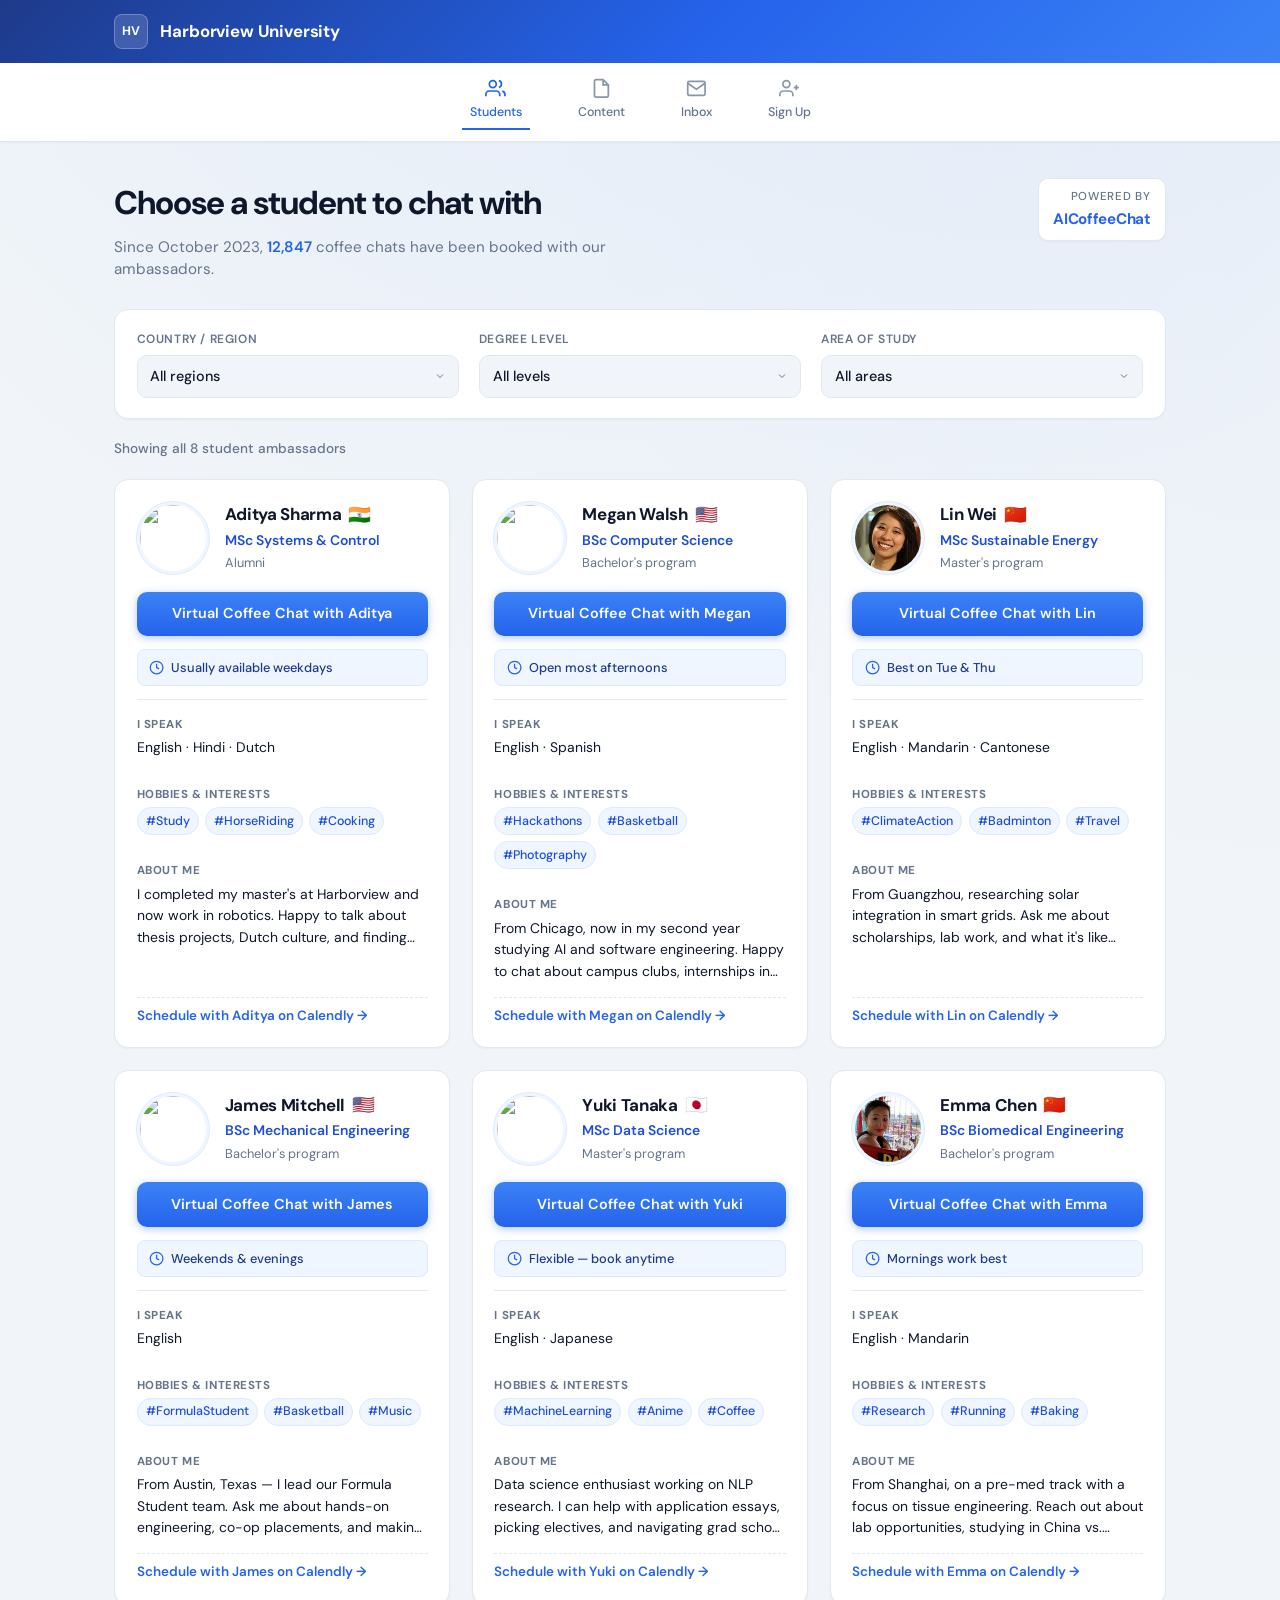
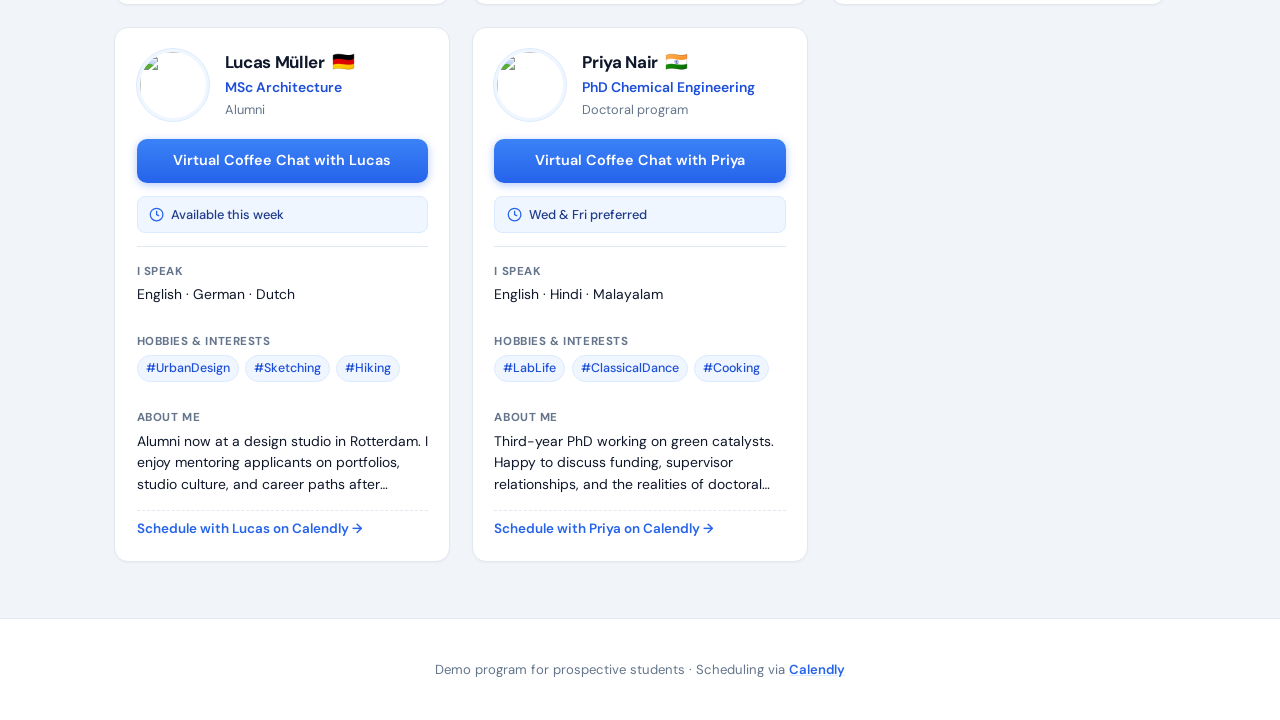
==== index.html @ 3f3cb962 "Add student ambassador portal with content page - Student profile cards with Calendly coffee chat bo" ====
<!DOCTYPE html>
<html lang="en">
<head>
  <meta charset="UTF-8" />
  <meta name="viewport" content="width=device-width, initial-scale=1.0" />
  <title>Harborview University — Student Ambassadors</title>
  <link rel="preconnect" href="https://fonts.googleapis.com" />
  <link rel="preconnect" href="https://fonts.gstatic.com" crossorigin />
  <link href="https://fonts.googleapis.com/css2?family=DM+Sans:ital,opsz,wght@0,9..40,400;0,9..40,500;0,9..40,600;0,9..40,700;1,9..40,400&display=swap" rel="stylesheet" />
  <link href="https://assets.calendly.com/assets/external/widget.css" rel="stylesheet" />
  <link rel="stylesheet" href="styles.css" />
</head>
<body>
  <header class="site-header">
    <div class="header-inner">
      <div class="logo">
        <span class="logo-mark">HV</span>
        <span class="logo-text">Harborview University</span>
      </div>
    </div>
  </header>

  <nav class="main-nav">
    <a href="index.html" class="nav-item active">
      <svg viewBox="0 0 24 24" fill="none" stroke="currentColor" stroke-width="2"><path d="M17 21v-2a4 4 0 0 0-4-4H5a4 4 0 0 0-4 4v2"/><circle cx="9" cy="7" r="4"/><path d="M23 21v-2a4 4 0 0 0-3-3.87"/><path d="M16 3.13a4 4 0 0 1 0 7.75"/></svg>
      Students
    </a>
    <a href="content.html" class="nav-item">
      <svg viewBox="0 0 24 24" fill="none" stroke="currentColor" stroke-width="2"><path d="M14 2H6a2 2 0 0 0-2 2v16a2 2 0 0 0 2 2h12a2 2 0 0 0 2-2V8z"/><polyline points="14 2 14 8 20 8"/></svg>
      Content
    </a>
    <a href="#" class="nav-item">
      <svg viewBox="0 0 24 24" fill="none" stroke="currentColor" stroke-width="2"><path d="M4 4h16c1.1 0 2 .9 2 2v12c0 1.1-.9 2-2 2H4c-1.1 0-2-.9-2-2V6c0-1.1.9-2 2-2z"/><polyline points="22,6 12,13 2,6"/></svg>
      Inbox
    </a>
    <a href="#" class="nav-item">
      <svg viewBox="0 0 24 24" fill="none" stroke="currentColor" stroke-width="2"><path d="M16 21v-2a4 4 0 0 0-4-4H5a4 4 0 0 0-4 4v2"/><circle cx="8.5" cy="7" r="4"/><line x1="20" y1="8" x2="20" y2="14"/><line x1="23" y1="11" x2="17" y2="11"/></svg>
      Sign Up
    </a>
  </nav>

  <main class="container">
    <section class="page-header">
      <div class="page-header-text">
        <h1>Choose a student to chat with</h1>
        <p class="subtitle">Since October 2023, <strong id="stats-count">12,847</strong> coffee chats have been booked with our ambassadors.</p>
      </div>
      <div class="powered-by">
        <span class="powered-label">Powered by</span>
        <strong class="powered-brand">AICoffeeChat</strong>
      </div>
    </section>

    <section class="filters">
      <div class="filter-group">
        <label for="filter-country">Country / Region</label>
        <select id="filter-country">
          <option value="">All regions</option>
        </select>
      </div>
      <div class="filter-group">
        <label for="filter-degree">Degree Level</label>
        <select id="filter-degree">
          <option value="">All levels</option>
        </select>
      </div>
      <div class="filter-group">
        <label for="filter-study">Area of Study</label>
        <select id="filter-study">
          <option value="">All areas</option>
        </select>
      </div>
      <button type="button" class="clear-filters" id="clear-filters" hidden>Clear filters</button>
    </section>

    <p class="results-count" id="results-count"></p>

    <section class="student-grid" id="student-grid" aria-live="polite"></section>

    <div class="empty-state" id="empty-state" hidden>
      <p>No ambassadors match your filters. Try adjusting your selection.</p>
    </div>
  </main>

  <footer class="site-footer">
    <p>Demo program for prospective students · Scheduling via <a href="https://calendly.com/hansu" target="_blank" rel="noopener">Calendly</a></p>
  </footer>

  <script src="students.js"></script>
  <script src="shared.js"></script>
  <script src="https://assets.calendly.com/assets/external/widget.js" type="text/javascript" async></script>
  <script src="app.js"></script>
</body>
</html>
---- styles.css ----
:root {
  --brand: #2563eb;
  --brand-dark: #1d4ed8;
  --brand-darker: #1e3a8a;
  --brand-light: #eff6ff;
  --brand-muted: #dbeafe;
  --brand-subtle: #f0f7ff;
  --text: #0f172a;
  --text-muted: #64748b;
  --border: #e2e8f0;
  --border-strong: #cbd5e1;
  --surface: #ffffff;
  --bg: #f1f5f9;
  --shadow-sm: 0 1px 2px rgba(15, 23, 42, 0.04);
  --shadow: 0 1px 3px rgba(15, 23, 42, 0.06), 0 8px 24px rgba(15, 23, 42, 0.05);
  --shadow-hover: 0 4px 6px rgba(15, 23, 42, 0.04), 0 16px 32px rgba(37, 99, 235, 0.1);
  --radius: 14px;
  --radius-sm: 10px;
  --font: "DM Sans", system-ui, -apple-system, sans-serif;
}

*,
*::before,
*::after {
  box-sizing: border-box;
}

body {
  margin: 0;
  font-family: var(--font);
  color: var(--text);
  background: var(--bg);
  background-image:
    radial-gradient(ellipse 80% 50% at 50% -20%, rgba(37, 99, 235, 0.08), transparent),
    radial-gradient(ellipse 60% 40% at 100% 0%, rgba(37, 99, 235, 0.04), transparent);
  line-height: 1.5;
  -webkit-font-smoothing: antialiased;
}

a {
  color: var(--brand);
  text-decoration-color: var(--brand-muted);
  transition: color 0.15s;
}

a:hover {
  color: var(--brand-dark);
}

/* Header */
.site-header {
  background: linear-gradient(135deg, var(--brand-darker) 0%, var(--brand) 55%, #3b82f6 100%);
  color: #fff;
  box-shadow: 0 2px 12px rgba(30, 58, 138, 0.25);
}

.header-inner {
  max-width: 1100px;
  margin: 0 auto;
  padding: 0.9rem 1.5rem;
  display: flex;
  align-items: center;
  justify-content: space-between;
}

.logo {
  display: flex;
  align-items: center;
  gap: 0.75rem;
  font-weight: 700;
  font-size: 1.05rem;
  letter-spacing: -0.01em;
}

.logo-mark {
  display: inline-flex;
  align-items: center;
  justify-content: center;
  width: 2.15rem;
  height: 2.15rem;
  background: rgba(255, 255, 255, 0.15);
  border: 1px solid rgba(255, 255, 255, 0.25);
  border-radius: 8px;
  font-size: 0.78rem;
  font-weight: 700;
  letter-spacing: 0.04em;
  backdrop-filter: blur(4px);
}

/* Nav */
.main-nav {
  background: var(--surface);
  border-bottom: 1px solid var(--border);
  display: flex;
  justify-content: center;
  gap: 2.5rem;
  padding: 0.65rem 1rem;
  position: sticky;
  top: 0;
  z-index: 10;
  box-shadow: var(--shadow-sm);
}

.nav-item {
  display: flex;
  flex-direction: column;
  align-items: center;
  gap: 0.3rem;
  text-decoration: none;
  color: var(--text-muted);
  font-size: 0.78rem;
  font-weight: 500;
  padding: 0.25rem 0.5rem 0.4rem;
  border-bottom: 2px solid transparent;
  border-radius: 6px 6px 0 0;
  transition: color 0.15s, background 0.15s;
}

.nav-item svg {
  width: 1.3rem;
  height: 1.3rem;
  opacity: 0.75;
  transition: opacity 0.15s;
}

.nav-item.active {
  color: var(--brand);
  border-bottom-color: var(--brand);
}

.nav-item.active svg {
  opacity: 1;
}

.nav-item:hover:not(.active) {
  color: var(--text);
  background: var(--brand-subtle);
}

.nav-item:hover:not(.active) svg {
  opacity: 1;
}

/* Main */
.container {
  max-width: 1100px;
  margin: 0 auto;
  padding: 2.25rem 1.5rem 3.5rem;
}

.page-header {
  display: flex;
  align-items: flex-start;
  justify-content: space-between;
  gap: 1.5rem;
  margin-bottom: 1.75rem;
}

.page-header h1 {
  margin: 0 0 0.55rem;
  font-size: clamp(1.55rem, 3vw, 2.05rem);
  font-weight: 700;
  letter-spacing: -0.03em;
  color: var(--text);
}

.subtitle {
  margin: 0;
  color: var(--text-muted);
  font-size: 0.95rem;
  max-width: 36rem;
}

.subtitle strong {
  color: var(--brand);
  font-weight: 600;
}

.powered-by {
  flex-shrink: 0;
  display: flex;
  flex-direction: column;
  align-items: flex-end;
  gap: 0.15rem;
  padding: 0.6rem 0.9rem;
  background: var(--surface);
  border: 1px solid var(--border);
  border-radius: var(--radius-sm);
  box-shadow: var(--shadow-sm);
}

.powered-label {
  font-size: 0.72rem;
  font-weight: 500;
  color: var(--text-muted);
  text-transform: uppercase;
  letter-spacing: 0.06em;
}

.powered-brand {
  font-size: 0.95rem;
  font-weight: 700;
  color: var(--brand);
  letter-spacing: -0.02em;
}

/* Filters */
.filters {
  display: flex;
  flex-wrap: wrap;
  align-items: flex-end;
  gap: 1rem 1.25rem;
  margin-bottom: 1.25rem;
  padding: 1.25rem 1.35rem;
  background: var(--surface);
  border: 1px solid var(--border);
  border-radius: var(--radius);
  box-shadow: var(--shadow-sm);
}

.filter-group {
  flex: 1;
  min-width: 160px;
}

.filter-group label {
  display: block;
  font-size: 0.75rem;
  font-weight: 600;
  color: var(--text-muted);
  text-transform: uppercase;
  letter-spacing: 0.05em;
  margin-bottom: 0.4rem;
}

.filter-group select {
  width: 100%;
  padding: 0.62rem 2rem 0.62rem 0.8rem;
  font: inherit;
  font-size: 0.9rem;
  font-weight: 500;
  border: 1px solid var(--border);
  border-radius: var(--radius-sm);
  background: var(--bg) url("data:image/svg+xml,%3Csvg xmlns='http://www.w3.org/2000/svg' width='12' height='12' viewBox='0 0 24 24' fill='none' stroke='%2364748b' stroke-width='2'%3E%3Cpolyline points='6 9 12 15 18 9'/%3E%3C/svg%3E") no-repeat right 0.75rem center;
  appearance: none;
  cursor: pointer;
  color: var(--text);
  transition: border-color 0.15s, box-shadow 0.15s, background 0.15s;
}

.filter-group select:hover {
  border-color: var(--border-strong);
  background-color: var(--surface);
}

.filter-group select:focus {
  outline: none;
  border-color: var(--brand);
  box-shadow: 0 0 0 3px var(--brand-muted);
  background-color: var(--surface);
}

.clear-filters {
  padding: 0.62rem 1.1rem;
  font: inherit;
  font-size: 0.85rem;
  font-weight: 600;
  color: var(--brand);
  background: var(--brand-light);
  border: 1px solid var(--brand-muted);
  border-radius: var(--radius-sm);
  cursor: pointer;
  transition: background 0.15s, border-color 0.15s;
}

.clear-filters:hover {
  background: var(--brand-muted);
  border-color: var(--brand);
}

.results-count {
  margin: 0 0 1.25rem;
  font-size: 0.85rem;
  font-weight: 500;
  color: var(--text-muted);
}

/* Grid */
.student-grid {
  display: grid;
  grid-template-columns: repeat(auto-fill, minmax(320px, 1fr));
  gap: 1.35rem;
}

.student-card {
  background: var(--surface);
  border: 1px solid var(--border);
  border-radius: var(--radius);
  padding: 1.35rem;
  box-shadow: var(--shadow-sm);
  display: flex;
  flex-direction: column;
  transition: border-color 0.2s, box-shadow 0.2s, transform 0.2s;
}

.student-card:hover {
  border-color: var(--brand-muted);
  box-shadow: var(--shadow-hover);
  transform: translateY(-2px);
}

.card-top {
  display: flex;
  gap: 1rem;
  margin-bottom: 1.1rem;
}

.avatar {
  width: 72px;
  height: 72px;
  border-radius: 50%;
  object-fit: cover;
  border: 3px solid var(--brand-light);
  outline: 1px solid var(--brand-muted);
  flex-shrink: 0;
}

.card-identity {
  min-width: 0;
  padding-top: 0.15rem;
}

.name-row {
  display: flex;
  align-items: center;
  gap: 0.45rem;
}

.name-row h2 {
  margin: 0;
  font-size: 1.06rem;
  font-weight: 700;
  line-height: 1.25;
  letter-spacing: -0.02em;
}

.flag {
  font-size: 1.15rem;
  line-height: 1;
}

.degree {
  margin: 0.25rem 0 0;
  font-size: 0.87rem;
  font-weight: 600;
  color: var(--brand-dark);
}

.status {
  margin: 0.15rem 0 0;
  font-size: 0.8rem;
  color: var(--text-muted);
}

.coffee-btn {
  width: 100%;
  padding: 0.72rem 1rem;
  font: inherit;
  font-size: 0.9rem;
  font-weight: 600;
  color: #fff;
  background: linear-gradient(180deg, #3b82f6 0%, var(--brand) 100%);
  border: none;
  border-radius: var(--radius-sm);
  cursor: pointer;
  box-shadow: 0 2px 8px rgba(37, 99, 235, 0.35);
  transition: background 0.15s, transform 0.1s, box-shadow 0.15s;
}

.coffee-btn:hover {
  background: linear-gradient(180deg, var(--brand) 0%, var(--brand-dark) 100%);
  box-shadow: 0 4px 14px rgba(37, 99, 235, 0.4);
}

.coffee-btn:active {
  transform: scale(0.98);
  box-shadow: 0 1px 4px rgba(37, 99, 235, 0.3);
}

.availability {
  display: flex;
  align-items: center;
  gap: 0.45rem;
  margin: 0.8rem 0;
  padding: 0.5rem 0.7rem;
  background: var(--brand-light);
  border: 1px solid var(--brand-muted);
  border-radius: 8px;
  font-size: 0.8rem;
  font-weight: 500;
  color: var(--brand-darker);
}

.availability svg {
  width: 0.95rem;
  height: 0.95rem;
  flex-shrink: 0;
  color: var(--brand);
}

.card-details {
  margin: 0;
  flex: 1;
  padding-top: 0.15rem;
  border-top: 1px solid var(--border);
}

.detail-row {
  margin-bottom: 0.85rem;
  padding-top: 0.85rem;
}

.detail-row:first-child {
  padding-top: 0.85rem;
}

.detail-row:last-child {
  margin-bottom: 0;
}

.detail-row dt {
  font-size: 0.72rem;
  font-weight: 700;
  color: var(--text-muted);
  text-transform: uppercase;
  letter-spacing: 0.05em;
  margin-bottom: 0.25rem;
}

.detail-row dd {
  margin: 0;
  font-size: 0.87rem;
  color: var(--text);
  line-height: 1.55;
}

.tags {
  display: flex;
  flex-wrap: wrap;
  gap: 0.4rem;
}

.tag {
  font-size: 0.78rem;
  font-weight: 500;
  color: var(--brand-dark);
  background: var(--brand-light);
  border: 1px solid var(--brand-muted);
  padding: 0.2rem 0.5rem;
  border-radius: 999px;
}

.about {
  display: -webkit-box;
  -webkit-line-clamp: 3;
  -webkit-box-orient: vertical;
  overflow: hidden;
}

.read-more {
  margin-top: 0.9rem;
  padding: 0.5rem 0 0;
  font: inherit;
  font-size: 0.84rem;
  font-weight: 600;
  color: var(--brand);
  background: none;
  border: none;
  border-top: 1px dashed var(--border);
  cursor: pointer;
  text-align: left;
  width: 100%;
  transition: color 0.15s;
}

.read-more:hover {
  color: var(--brand-dark);
  text-decoration: underline;
}

.empty-state {
  text-align: center;
  padding: 3.5rem 1.5rem;
  color: var(--text-muted);
  background: var(--surface);
  border: 1px dashed var(--border-strong);
  border-radius: var(--radius);
}

.site-footer {
  text-align: center;
  padding: 1.75rem 1.5rem;
  font-size: 0.82rem;
  color: var(--text-muted);
  background: var(--surface);
  border-top: 1px solid var(--border);
}

.site-footer a {
  font-weight: 600;
}

/* Content page */
.visually-hidden {
  position: absolute;
  width: 1px;
  height: 1px;
  padding: 0;
  margin: -1px;
  overflow: hidden;
  clip: rect(0, 0, 0, 0);
  white-space: nowrap;
  border: 0;
}

.page-header--compact {
  margin-bottom: 1.5rem;
}

.content-toolbar {
  display: flex;
  flex-direction: column;
  gap: 1rem;
  margin-bottom: 1.25rem;
  padding: 1.25rem 1.35rem;
  background: var(--surface);
  border: 1px solid var(--border);
  border-radius: var(--radius);
  box-shadow: var(--shadow-sm);
}

.search-group {
  position: relative;
}

.search-icon {
  position: absolute;
  left: 0.9rem;
  top: 50%;
  transform: translateY(-50%);
  width: 1.1rem;
  height: 1.1rem;
  color: var(--text-muted);
  pointer-events: none;
}

.search-group input {
  width: 100%;
  padding: 0.75rem 1rem 0.75rem 2.5rem;
  font: inherit;
  font-size: 0.95rem;
  border: 1px solid var(--border);
  border-radius: var(--radius-sm);
  background: var(--bg);
  color: var(--text);
  transition: border-color 0.15s, box-shadow 0.15s;
}

.search-group input:focus {
  outline: none;
  border-color: var(--brand);
  box-shadow: 0 0 0 3px var(--brand-muted);
  background: var(--surface);
}

.search-group input::placeholder {
  color: var(--text-muted);
}

.filters--inline {
  margin-bottom: 0;
  padding: 0;
  background: none;
  border: none;
  box-shadow: none;
}

.video-grid {
  display: grid;
  grid-template-columns: repeat(auto-fill, minmax(280px, 1fr));
  gap: 1.35rem;
}

.video-card {
  background: var(--surface);
  border: 1px solid var(--border);
  border-radius: var(--radius);
  overflow: hidden;
  box-shadow: var(--shadow-sm);
  display: flex;
  flex-direction: column;
  transition: border-color 0.2s, box-shadow 0.2s, transform 0.2s;
}

.video-card:hover {
  border-color: var(--brand-muted);
  box-shadow: var(--shadow-hover);
  transform: translateY(-2px);
}

.video-card-media {
  position: relative;
  display: block;
  width: 100%;
  padding: 0;
  border: none;
  background: #0f172a;
  cursor: pointer;
  aspect-ratio: 9 / 12;
  overflow: hidden;
}

.video-card-media img {
  width: 100%;
  height: 100%;
  object-fit: cover;
  transition: transform 0.3s;
}

.video-card:hover .video-card-media img {
  transform: scale(1.03);
}

.video-card-overlay {
  position: absolute;
  inset: 0;
  display: flex;
  flex-direction: column;
  justify-content: space-between;
  padding: 0.75rem;
  background: linear-gradient(
    180deg,
    rgba(15, 23, 42, 0.75) 0%,
    rgba(15, 23, 42, 0.05) 35%,
    rgba(15, 23, 42, 0.15) 65%,
    rgba(15, 23, 42, 0.55) 100%
  );
}

.platform-badge {
  display: inline-flex;
  align-items: center;
  gap: 0.35rem;
  padding: 0.25rem 0.55rem;
  font-size: 0.7rem;
  font-weight: 700;
  text-transform: uppercase;
  letter-spacing: 0.04em;
  border-radius: 999px;
  color: #fff;
}

.video-card-overlay .platform-badge {
  position: absolute;
  top: 0.75rem;
  right: 0.75rem;
}

.platform-badge svg {
  width: 0.85rem;
  height: 0.85rem;
}

.platform-badge--tiktok {
  background: rgba(0, 0, 0, 0.65);
  border: 1px solid rgba(255, 255, 255, 0.2);
}

.platform-badge--instagram {
  background: linear-gradient(135deg, #833ab4, #fd1d1d, #fcb045);
}

.play-btn {
  position: absolute;
  top: 50%;
  left: 50%;
  transform: translate(-50%, -50%);
  display: flex;
  align-items: center;
  justify-content: center;
  width: 3.25rem;
  height: 3.25rem;
  background: var(--brand);
  border-radius: 50%;
  color: #fff;
  box-shadow: 0 4px 20px rgba(37, 99, 235, 0.5);
  transition: transform 0.15s, background 0.15s;
}

.play-btn svg {
  width: 1.35rem;
  height: 1.35rem;
  margin-left: 0.15rem;
}

.video-card-media:hover .play-btn {
  transform: translate(-50%, -50%) scale(1.08);
  background: var(--brand-dark);
}

.video-card-body {
  padding: 1rem 1.1rem 1.15rem;
  display: flex;
  flex-direction: column;
  flex: 1;
}

.video-card-body h2 {
  margin: 0 0 0.45rem;
  font-size: 0.95rem;
  font-weight: 700;
  line-height: 1.35;
  letter-spacing: -0.02em;
  display: -webkit-box;
  -webkit-line-clamp: 2;
  -webkit-box-orient: vertical;
  overflow: hidden;
}

.video-card-body p {
  margin: 0 0 0.9rem;
  font-size: 0.84rem;
  color: var(--text-muted);
  line-height: 1.5;
  flex: 1;
  display: -webkit-box;
  -webkit-line-clamp: 2;
  -webkit-box-orient: vertical;
  overflow: hidden;
}

.watch-btn {
  width: 100%;
  padding: 0.62rem 1rem;
  font: inherit;
  font-size: 0.88rem;
  font-weight: 600;
  color: var(--text);
  background: var(--surface);
  border: 1.5px solid var(--text);
  border-radius: var(--radius-sm);
  cursor: pointer;
  transition: background 0.15s, color 0.15s, border-color 0.15s;
}

.watch-btn:hover {
  background: var(--text);
  color: #fff;
}

/* Video modal */
.video-modal {
  position: fixed;
  inset: 0;
  z-index: 100;
  display: flex;
  align-items: center;
  justify-content: center;
  padding: 1.5rem;
}

.video-modal[hidden] {
  display: none;
}

.video-modal-backdrop {
  position: absolute;
  inset: 0;
  background: rgba(15, 23, 42, 0.7);
  backdrop-filter: blur(4px);
}

.video-modal-dialog {
  position: relative;
  width: min(420px, 100%);
  max-height: 90vh;
  overflow-y: auto;
  background: var(--surface);
  border-radius: var(--radius);
  box-shadow: 0 24px 48px rgba(15, 23, 42, 0.25);
}

.video-modal-close {
  position: absolute;
  top: 0.5rem;
  right: 0.5rem;
  z-index: 2;
  width: 2rem;
  height: 2rem;
  display: flex;
  align-items: center;
  justify-content: center;
  font-size: 1.4rem;
  line-height: 1;
  color: #fff;
  background: rgba(15, 23, 42, 0.55);
  border: none;
  border-radius: 50%;
  cursor: pointer;
}

.video-modal-player-wrap {
  background: #000;
  aspect-ratio: 9 / 16;
  max-height: 55vh;
}

.video-modal-player-wrap video {
  width: 100%;
  height: 100%;
  object-fit: contain;
  display: block;
}

.video-modal-body {
  padding: 1.15rem 1.25rem 1.35rem;
}

.video-modal-meta {
  display: flex;
  align-items: center;
  justify-content: space-between;
  gap: 0.75rem;
  margin-bottom: 0.65rem;
}

.video-modal-meta time {
  font-size: 0.78rem;
  color: var(--text-muted);
  white-space: nowrap;
}

.video-modal-body h2 {
  margin: 0 0 0.5rem;
  font-size: 1.05rem;
  font-weight: 700;
  letter-spacing: -0.02em;
}

.video-modal-body > p {
  margin: 0 0 1rem;
  font-size: 0.88rem;
  color: var(--text-muted);
  line-height: 1.55;
}

.external-link {
  display: inline-block;
  font-size: 0.85rem;
  font-weight: 600;
}

/* Responsive */
@media (max-width: 640px) {
  .page-header {
    flex-direction: column;
  }

  .powered-by {
    align-items: flex-start;
    align-self: flex-start;
  }

  .main-nav {
    gap: 1rem;
    overflow-x: auto;
    justify-content: flex-start;
    padding-left: 1.25rem;
    padding-right: 1.25rem;
  }

  .filters {
    padding: 1rem;
  }

  .student-grid {
    grid-template-columns: 1fr;
  }

  .student-card:hover {
    transform: none;
  }

  .video-grid {
    grid-template-columns: 1fr;
  }

  .video-card:hover {
    transform: none;
  }

  .content-toolbar {
    padding: 1rem;
  }

  .filters--inline .filter-group {
    min-width: 100%;
  }
}
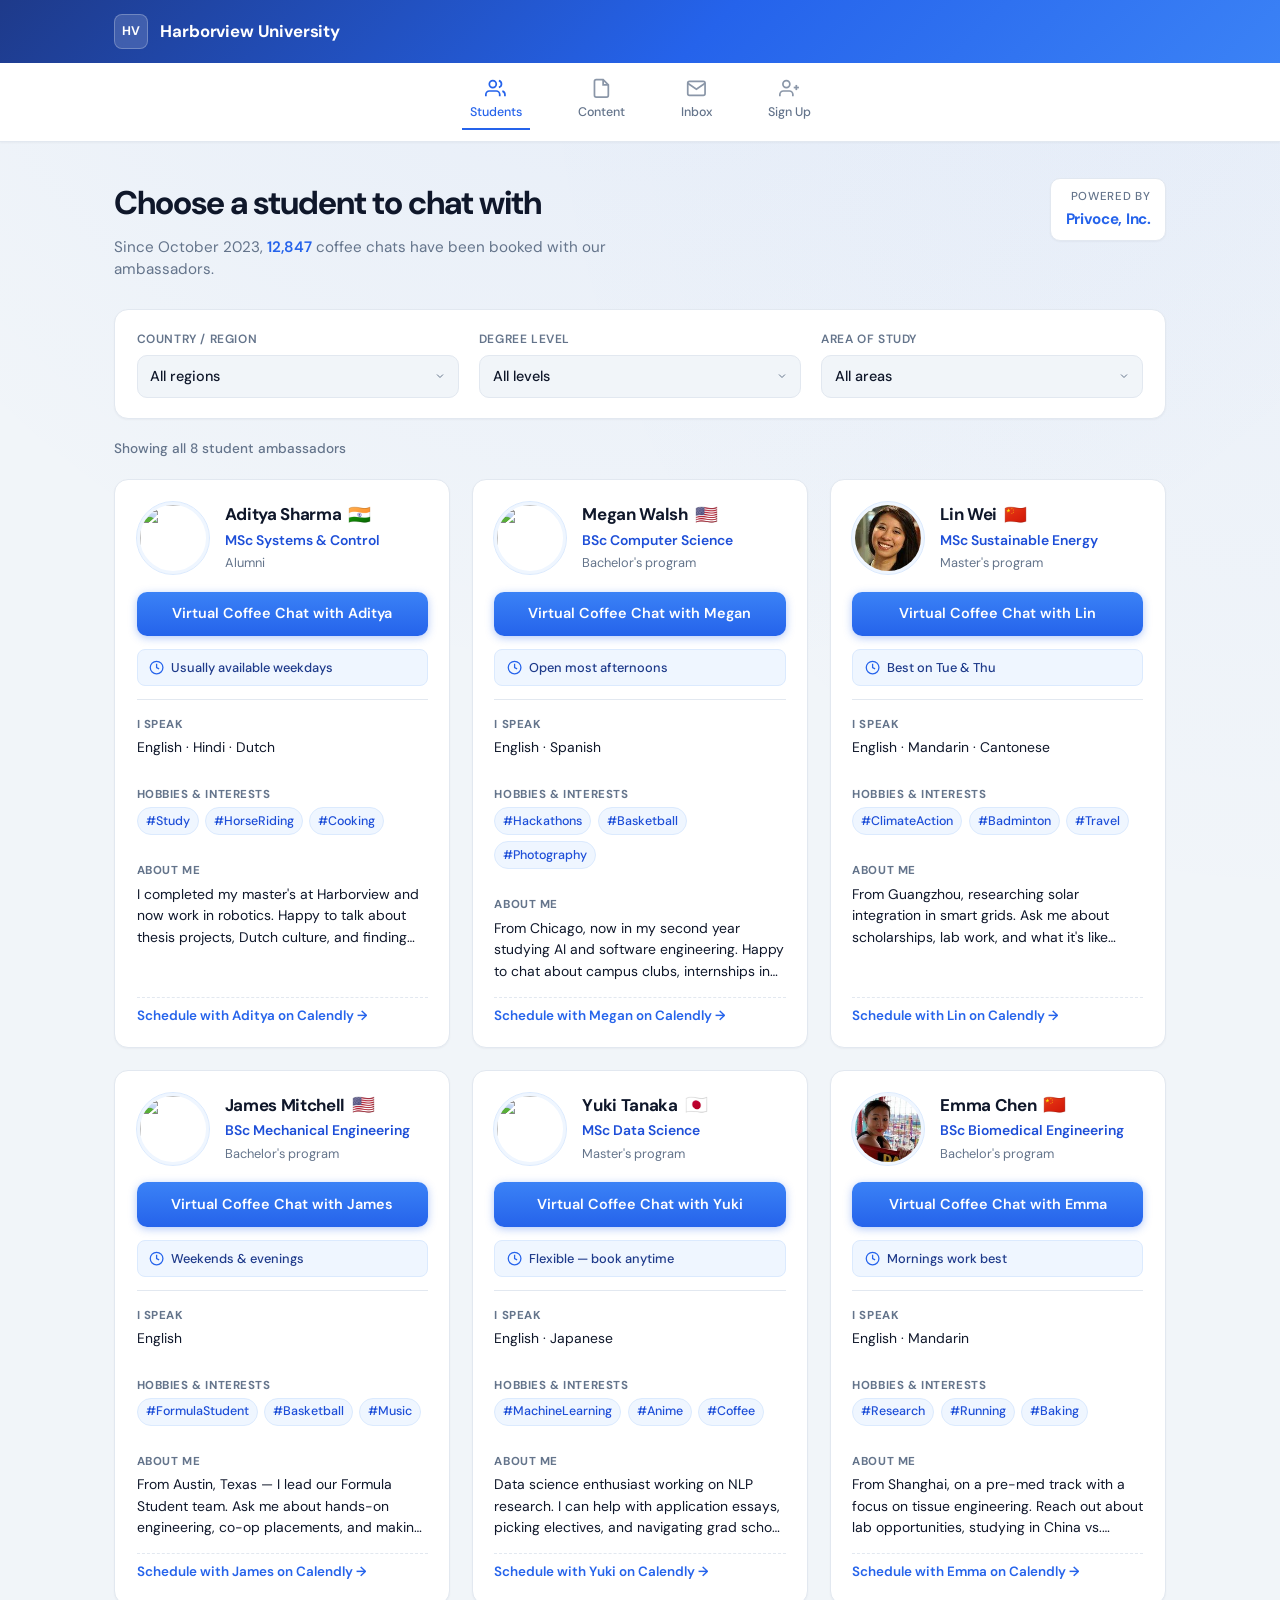
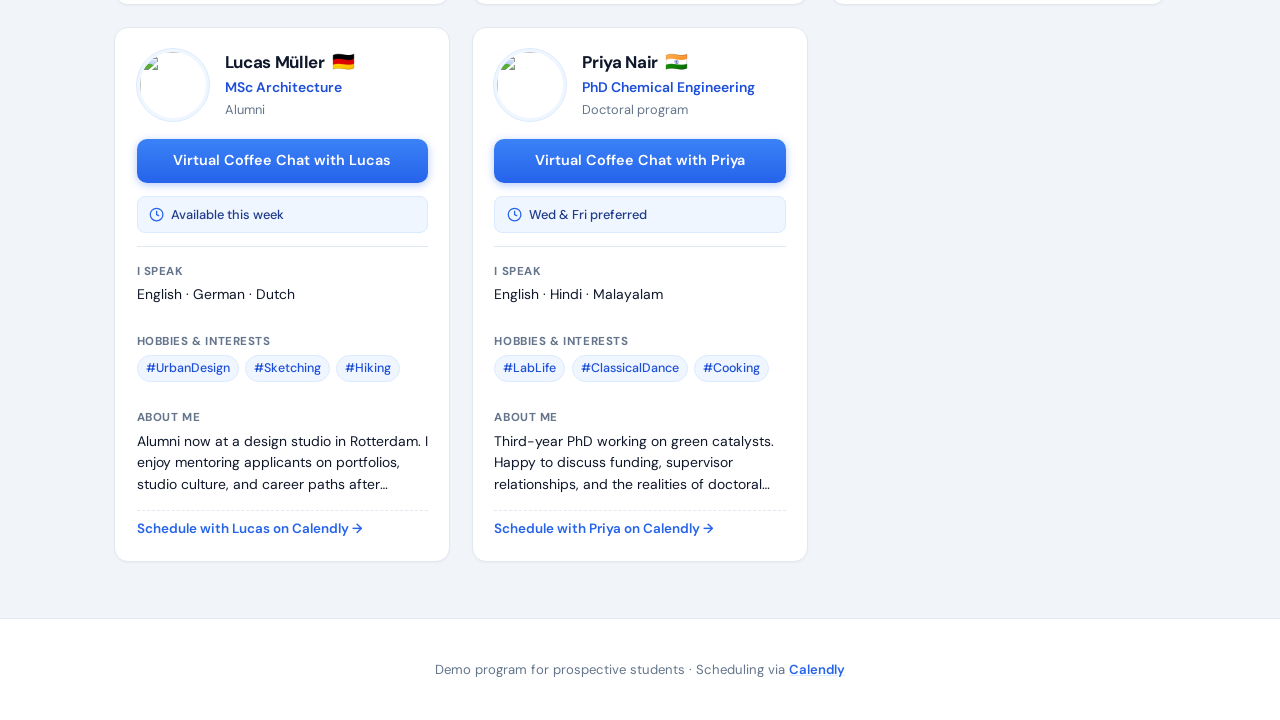
==== commit 8502a11a: "Link powered-by badge to Privoce, Inc. (privoce.com) Co-authored-by: Cursor <cursoragent@cursor.com>" ====
--- a/index.html
+++ b/index.html
@@ -47,7 +47,7 @@
       </div>
       <div class="powered-by">
         <span class="powered-label">Powered by</span>
-        <strong class="powered-brand">AICoffeeChat</strong>
+        <a class="powered-brand" href="https://privoce.com" target="_blank" rel="noopener">Privoce, Inc.</a>
       </div>
     </section>
 
--- a/styles.css
+++ b/styles.css
@@ -202,6 +202,13 @@
   font-weight: 700;
   color: var(--brand);
   letter-spacing: -0.02em;
+  text-decoration: none;
+  transition: color 0.15s;
+}
+
+.powered-brand:hover {
+  color: var(--brand-dark);
+  text-decoration: underline;
 }
 
 /* Filters */
